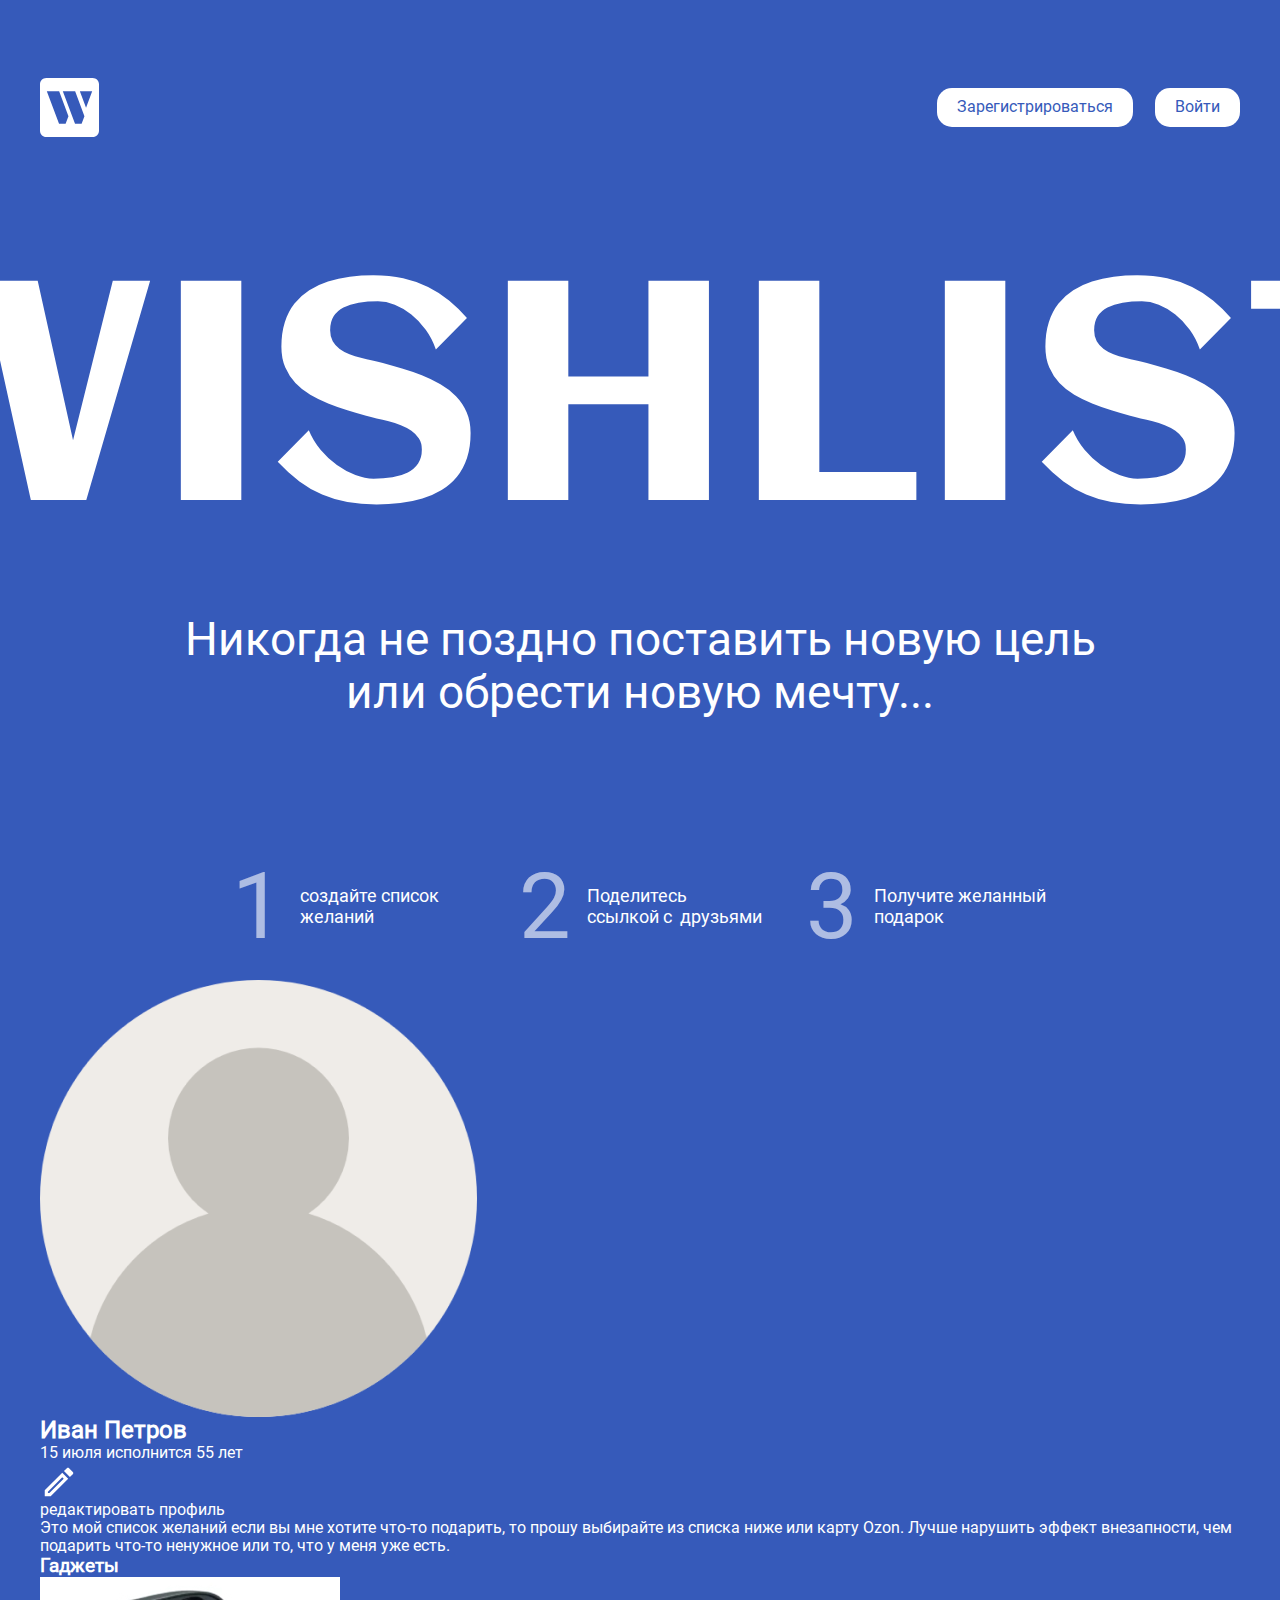
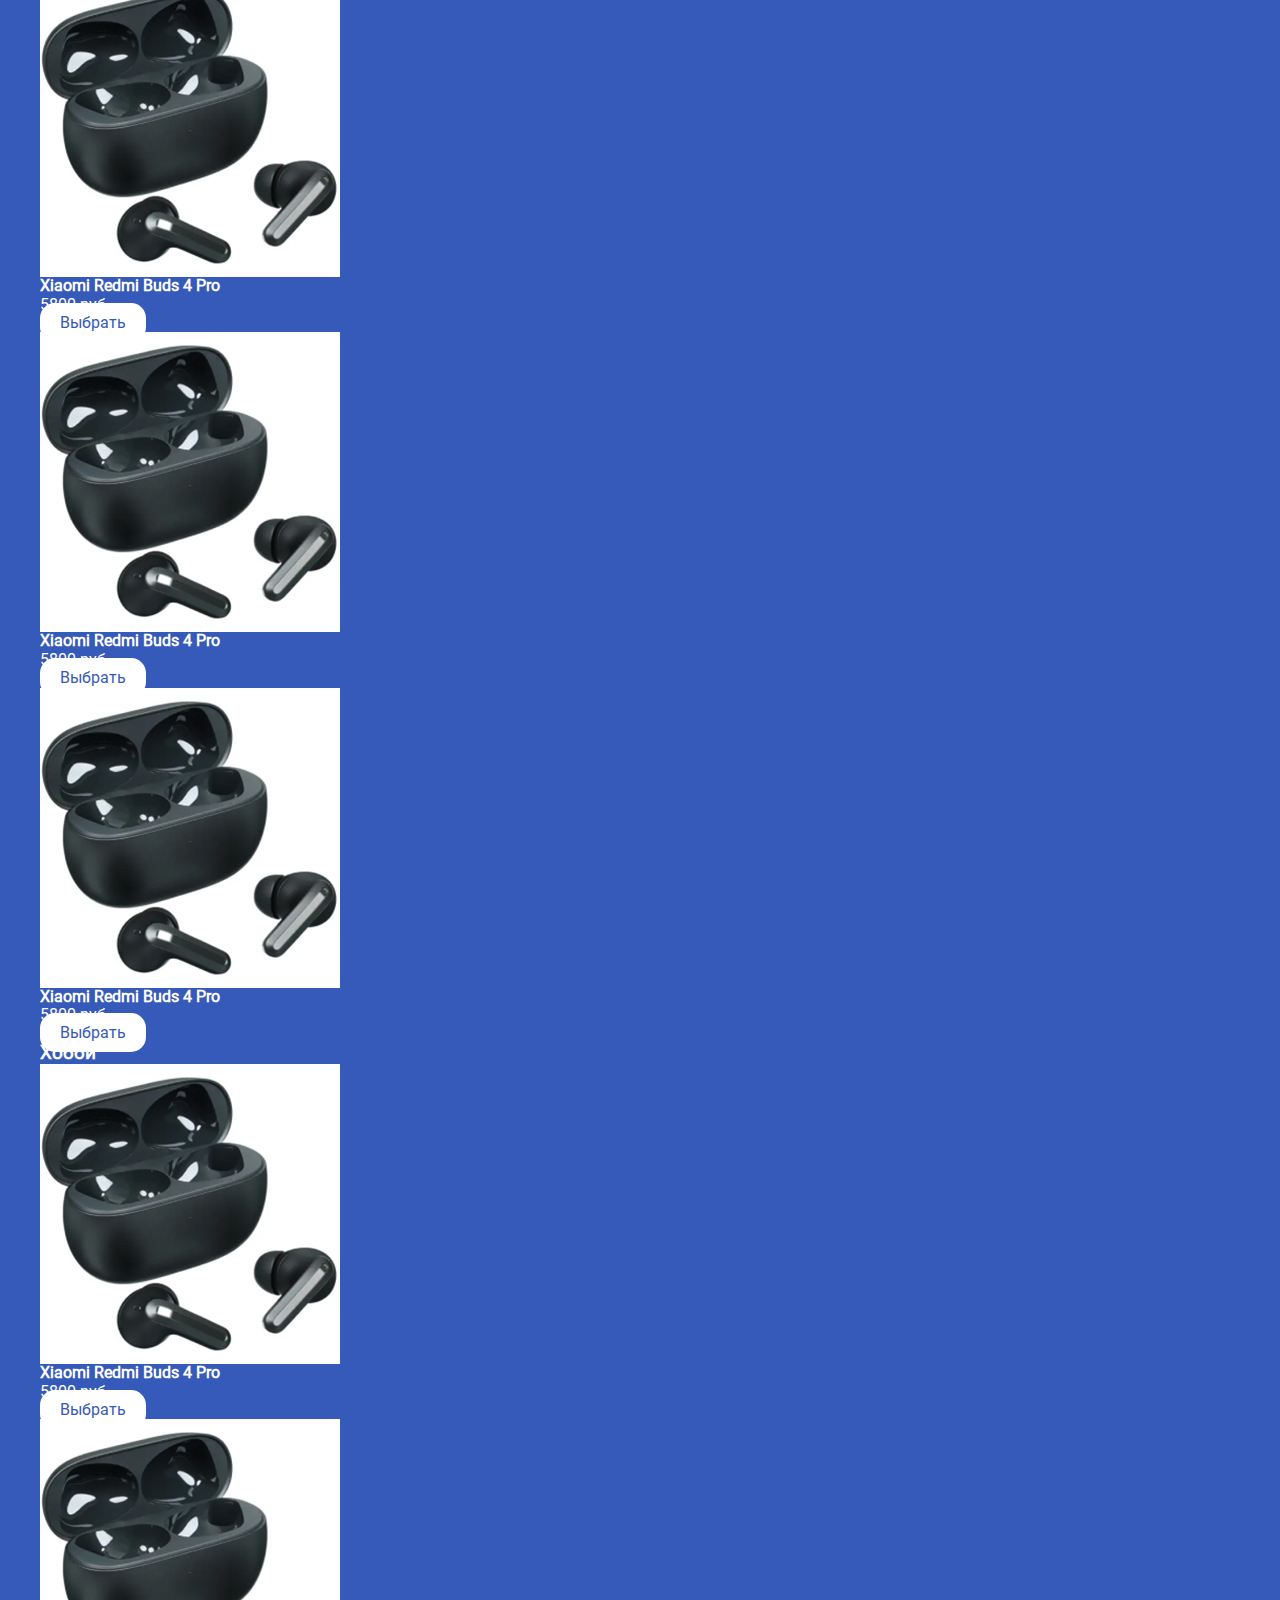
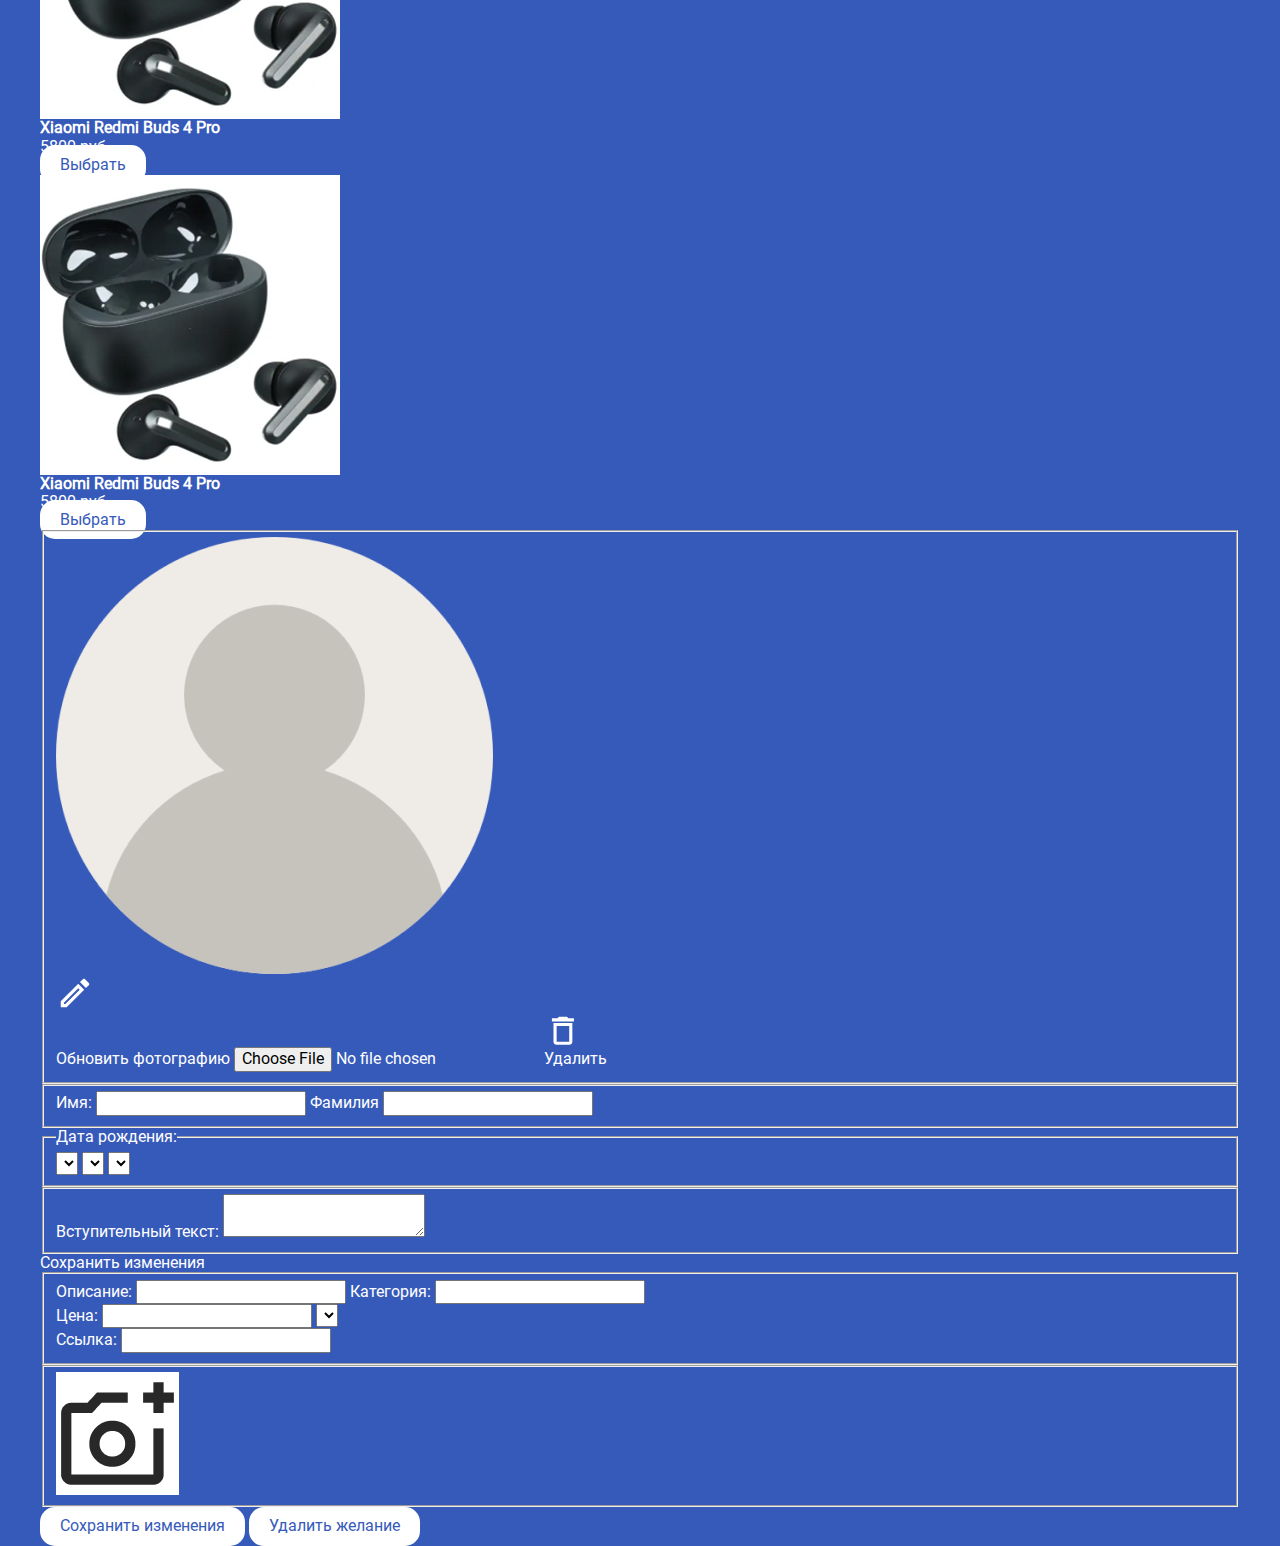
==== index.html @ db56a940 "begin project" ====
<!DOCTYPE html>
<html lang="ru">
	<head>
		<meta charset="UTF-8" />
		<meta http-equiv="X-UA-Compatible" content="IE=edge" />
		<meta name="viewport" content="width=device-width, initial-scale=1.0" />
		<title>WishList - список моих желаний!</title>
		<link rel="stylesheet" href="style/index.css" />
	</head>
	<body class="body">
		<header class="header">
			<div class="container header__container">
				<img
					src="img/logotyp.svg"
					alt="логотип сервиса wishlist"
					class="header__logo"
				/>
				<nav class="nav header__nav">
					<button class="nav__btn btn">Зарегистрироваться</button>
					<button class="nav__btn btn">Войти</button>
				</nav>

				<button class="header__burger burger">
					<span class="burger__line"></span>
				</button>
			</div>
		</header>

		<main class="app">
			<section class="hero">
				<div class="container hero__container">
					<h1 class="hero__title">WishList</h1>
					<p class="hero__descr">
						Никогда не&nbsp;поздно поставить новую цель или обрести новую
						мечту...
					</p>
					<ol class="hero__steps steps">
						<li class="hero__steps-item">создайте список желаний</li>
						<li class="hero__steps-item">
							Поделитесь ссылкой с&nbsp; друзьями
						</li>
						<li class="hero__steps-item">Получите желанный подарок</li>
					</ol>
				</div>
			</section>

			<section class="wishlist">
				<div class="container wishlist__container">
					<div class="wishlist__profile profile">
						<img src="img/avatar.png" alt="аватар" class="profil__avatar" />
					</div>

					<div class="profile__content">
						<h2 class="profile__fullname">Иван Петров</h2>
						<p class="profile__birthday">15 июля исполнится 55 лет</p>
						<button class="profile__edit">
							<svg
								width="38"
								height="38"
								viewBox="0 0 38 38"
								fill="currentColor"
								xmlns="http://www.w3.org/2000/svg"
							>
								<path
									d="M4.75 33.25H10.6875L28.1992 15.7384L22.2617 9.80086L4.75 27.3125V33.25ZM7.91667 28.6267L22.2617 14.2817L23.7183 15.7384L9.37333 30.0834H7.91667V28.6267ZM29.0858 5.20919C28.9394 5.06241 28.7654 4.94596 28.5738 4.86651C28.3823 4.78705 28.177 4.74615 27.9696 4.74615C27.7622 4.74615 27.5569 4.78705 27.3653 4.86651C27.1738 4.94596 26.9998 5.06241 26.8533 5.20919L23.9558 8.10669L29.8933 14.0442L32.7908 11.1467C32.9376 11.0002 33.0541 10.8262 33.1335 10.6347C33.213 10.4431 33.2539 10.2378 33.2539 10.0304C33.2539 9.82307 33.213 9.61774 33.1335 9.4262C33.0541 9.23466 32.9376 9.06067 32.7908 8.91419L29.0858 5.20919Z"
									fill="white"
								/>
							</svg>
							редактировать профиль
						</button>
					</div>
					<p class="wishlist__descr">
						Это мой список желаний если вы&nbsp;мне хотите что-то подарить,
						то&nbsp;прошу выбирайте из&nbsp;списка ниже или карту Ozon. Лучше
						нарушить эффект внезапности, чем подарить что-то ненужное
						или&nbsp;то, что у&nbsp;меня уже есть.
					</p>

					<ul class="wishlist__categories categories">
						<li class="categories__item">
							<h3 class="categiries__title">Гаджеты</h3>
							<ul class="wishlist--items">
								<li class="item">
									<img
										src="img/buds.jpg"
										alt="Xiaomi Redmi Buds 4 Pro "
										class="item__image"
										loading="lazy"
									/>
									<h4 class="item__title">Xiaomi Redmi Buds 4 Pro</h4>
									<p class="item__price">5800 руб.</p>
									<buttom class="item__btn btn btn_castlink">Выбрать</buttom>
								</li>
								<li class="item">
									<img
										src="img/buds.jpg"
										alt="Xiaomi Redmi Buds 4 Pro "
										class="item__image"
										loading="lazy"
									/>
									<h4 class="item__title">Xiaomi Redmi Buds 4 Pro</h4>
									<p class="item__price">5800 руб.</p>
									<buttom class="item__btn btn btn_castlink">Выбрать</buttom>
								</li>
								<li class="item">
									<img
										src="img/buds.jpg"
										alt="Xiaomi Redmi Buds 4 Pro "
										class="item__image"
										loading="lazy"
									/>
									<h4 class="item__title">Xiaomi Redmi Buds 4 Pro</h4>
									<p class="item__price">5800 руб.</p>
									<buttom class="item__btn btn btn_castlink">Выбрать</buttom>
								</li>
							</ul>
						</li>
						<li class="categories__item">
							<h3 class="categiries__title">Хобби</h3>
							<ul class="wishlist--items">
								<li class="item">
									<img
										src="img/buds.jpg"
										alt="Xiaomi Redmi Buds 4 Pro "
										class="item__image"
										loading="lazy"
									/>
									<h4 class="item__title">Xiaomi Redmi Buds 4 Pro</h4>
									<p class="item__price">5800 руб.</p>
									<buttom class="item__btn btn btn_castlink">Выбрать</buttom>
								</li>
								<li class="item">
									<img
										src="img/buds.jpg"
										alt="Xiaomi Redmi Buds 4 Pro "
										class="item__image"
										loading="lazy"
									/>
									<h4 class="item__title">Xiaomi Redmi Buds 4 Pro</h4>
									<p class="item__price">5800 руб.</p>
									<buttom class="item__btn btn btn_castlink">Выбрать</buttom>
								</li>
								<li class="item">
									<img
										src="img/buds.jpg"
										alt="Xiaomi Redmi Buds 4 Pro "
										class="item__image"
										loading="lazy"
									/>
									<h4 class="item__title">Xiaomi Redmi Buds 4 Pro</h4>
									<p class="item__price">5800 руб.</p>
									<buttom class="item__btn btn btn_castlink">Выбрать</buttom>
								</li>
							</ul>
						</li>
					</ul>
				</div>
			</section>

			<section class="edit edit_profil">
				<div class="container">
					<form class="edit__form">
						<fieldset class="edit__avatar">
							<img
								src="img/avatar.png"
								alt=""
								class="edit__avatar-image"
								loading="lazy"
							/>
							<div class="edit__avatar-load">
								<label for="avatar-load" class="edit__label-avatar">
									<svg
										width="38"
										height="38"
										viewBox="0 0 38 38"
										fill="currentColor"
										xmlns="http://www.w3.org/2000/svg"
									>
										<path
											d="M4.75 33.25H10.6875L28.1992 15.7384L22.2617 9.80086L4.75 27.3125V33.25ZM7.91667 28.6267L22.2617 14.2817L23.7183 15.7384L9.37333 30.0834H7.91667V28.6267ZM29.0858 5.20919C28.9394 5.06241 28.7654 4.94596 28.5738 4.86651C28.3823 4.78705 28.177 4.74615 27.9696 4.74615C27.7622 4.74615 27.5569 4.78705 27.3653 4.86651C27.1738 4.94596 26.9998 5.06241 26.8533 5.20919L23.9558 8.10669L29.8933 14.0442L32.7908 11.1467C32.9376 11.0002 33.0541 10.8262 33.1335 10.6347C33.213 10.4431 33.2539 10.2378 33.2539 10.0304C33.2539 9.82307 33.213 9.61774 33.1335 9.4262C33.0541 9.23466 32.9376 9.06067 32.7908 8.91419L29.0858 5.20919Z"
											fill="white"
										/>
									</svg>
									Обновить фотографию
								</label>
								<input
									type="file"
									class="edit__input-file edit__input-file_avatar"
									accept="image/jpeg, image/png"
								/>
								<button class="edit__avatar-delete">
									<svg
										width="38"
										height="38"
										viewBox="0 0 38 38"
										fill="currentColor"
										xmlns="http://www.w3.org/2000/svg"
									>
										<path
											d="M9.48842 29.6389C9.48842 31.35 10.9027 32.75 12.6313 32.75H25.2027C26.9313 32.75 28.3456 31.35 28.3456 29.6389V10.9722H9.48842V29.6389ZM12.6313 14.0833H25.2027V29.6389H12.6313V14.0833ZM24.417 6.30556L22.8456 4.75H14.9884L13.417 6.30556H7.91699V9.41667H29.917V6.30556H24.417Z"
											fill="white"
										/>
									</svg>
									Удалить
								</button>
							</div>
						</fieldset>

						<fieldset class="edit__name">
							<label class="edite__label">
								<span class="edit__label-text">Имя:</span>
								<input type="text" class="input" name="name" />
							</label>

							<label class="edite__label">
								<span class="edit__label-text">Фамилия</span>
								<input type="text" class="input" name="surname" />
							</label>
						</fieldset>

						<fieldset class="edit__birthdate">
							<legend class="edit__label">Дата рождения:</legend>

							<label class="edite__label">
								<select name="day" id="" class="edit__select"></select>
							</label>

							<label class="edite__label">
								<select name="moth" id="" class="edit__select"></select>
							</label>

							<label class="edite__label">
								<select name="year" id="" class="edit__select"></select>
							</label>
						</fieldset>

						<fieldset class="edit__description">
							<label class="edite__label" for="discription"
								>Вступительный текст:
							</label>
							<textarea
								name="discription"
								id=""
								class="edit__discription-input"
							></textarea>
						</fieldset>
						<button class="button__edit__submint-btn">
							Сохранить изменения
						</button>
					</form>
				</div>
			</section>

			<section class="edit edit_wish">
				<div class="container">
					<form action="" class="edit__form edit__form-wish">
						<fieldset class="edit__wish">
							<label class="edite__label">
								<span class="edit__label-text">Описание:</span>
								<input type="text" class="input" name="title" />
							</label>

							<label class="edite__label">
								<span class="edit__label-text">Категория:</span>
								<input type="text" class="input" name="category" />
							</label>

							<div class="edit__wish-price">
								<label class="edite__label">
									<span class="edit__label-text">Цена:</span>
									<input type="text" class="input" name="price" />
								</label>
								<label class="edit__label-select">
									<select
										name=""
										id=""
										class="edit__select edit__select_currency"
									></select>
								</label>
							</div>

							<label class="edite__label">
								<span class="edit__label-text">Ссылка:</span>
								<input type="text" class="input" name="link" />
							</label>
						</fieldset>

						<fieldset class="edit__wish-photo">
							<label class="edit__label-photo">
								<img src="img/no-photo.jpg" class="edit__wish-image" />
							</label>
						</fieldset>

						<button class="btn edit__submit-btn">Сохранить изменения</button>
						<button class="btn edit__delete-btn">Удалить желание</button>
					</form>
				</div>
			</section>

			<div class="modal"></div>
		</main>
	</body>
</html>
---- style/index.css ----
@import "normalaiz.css";
@import "fonts.css";
@import "style.css";
@import "header.css";
@import "nav.css";
@import "burger.css";
@import "hero.css";
@import "steps.css";
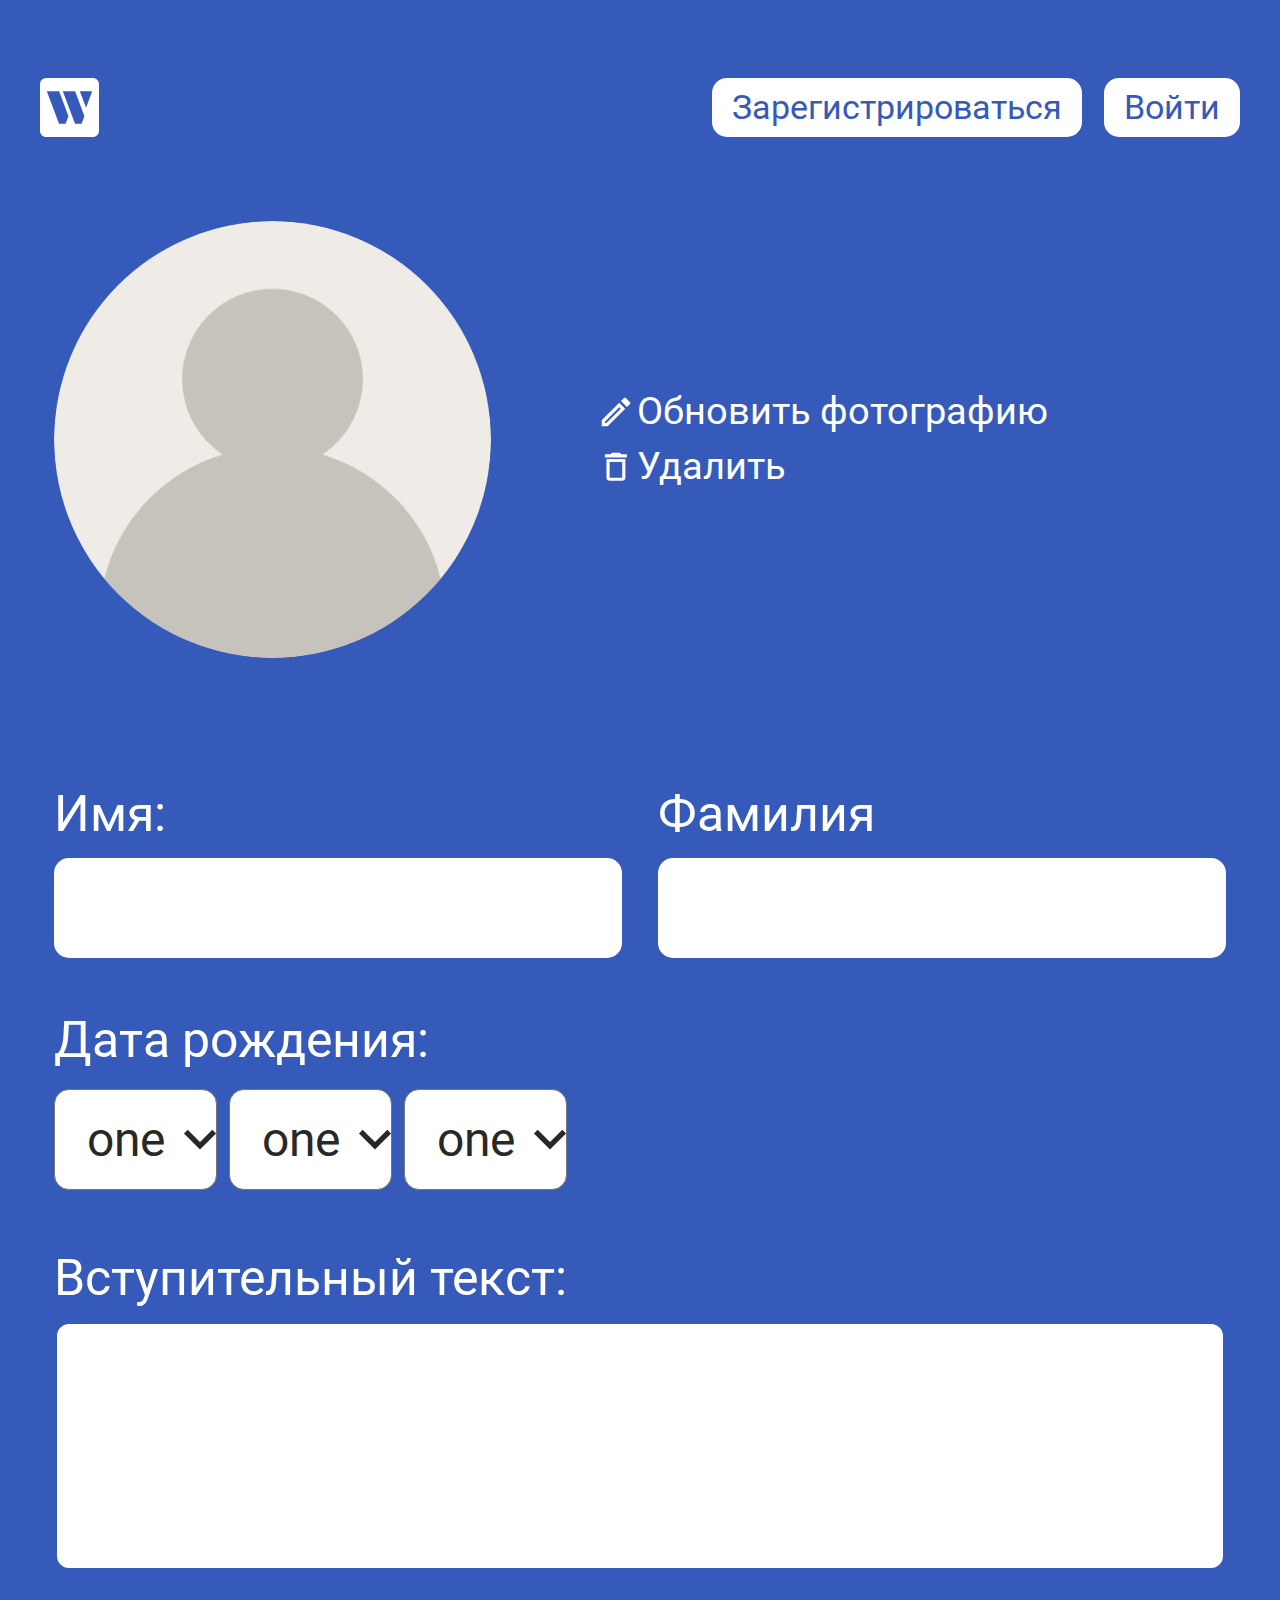
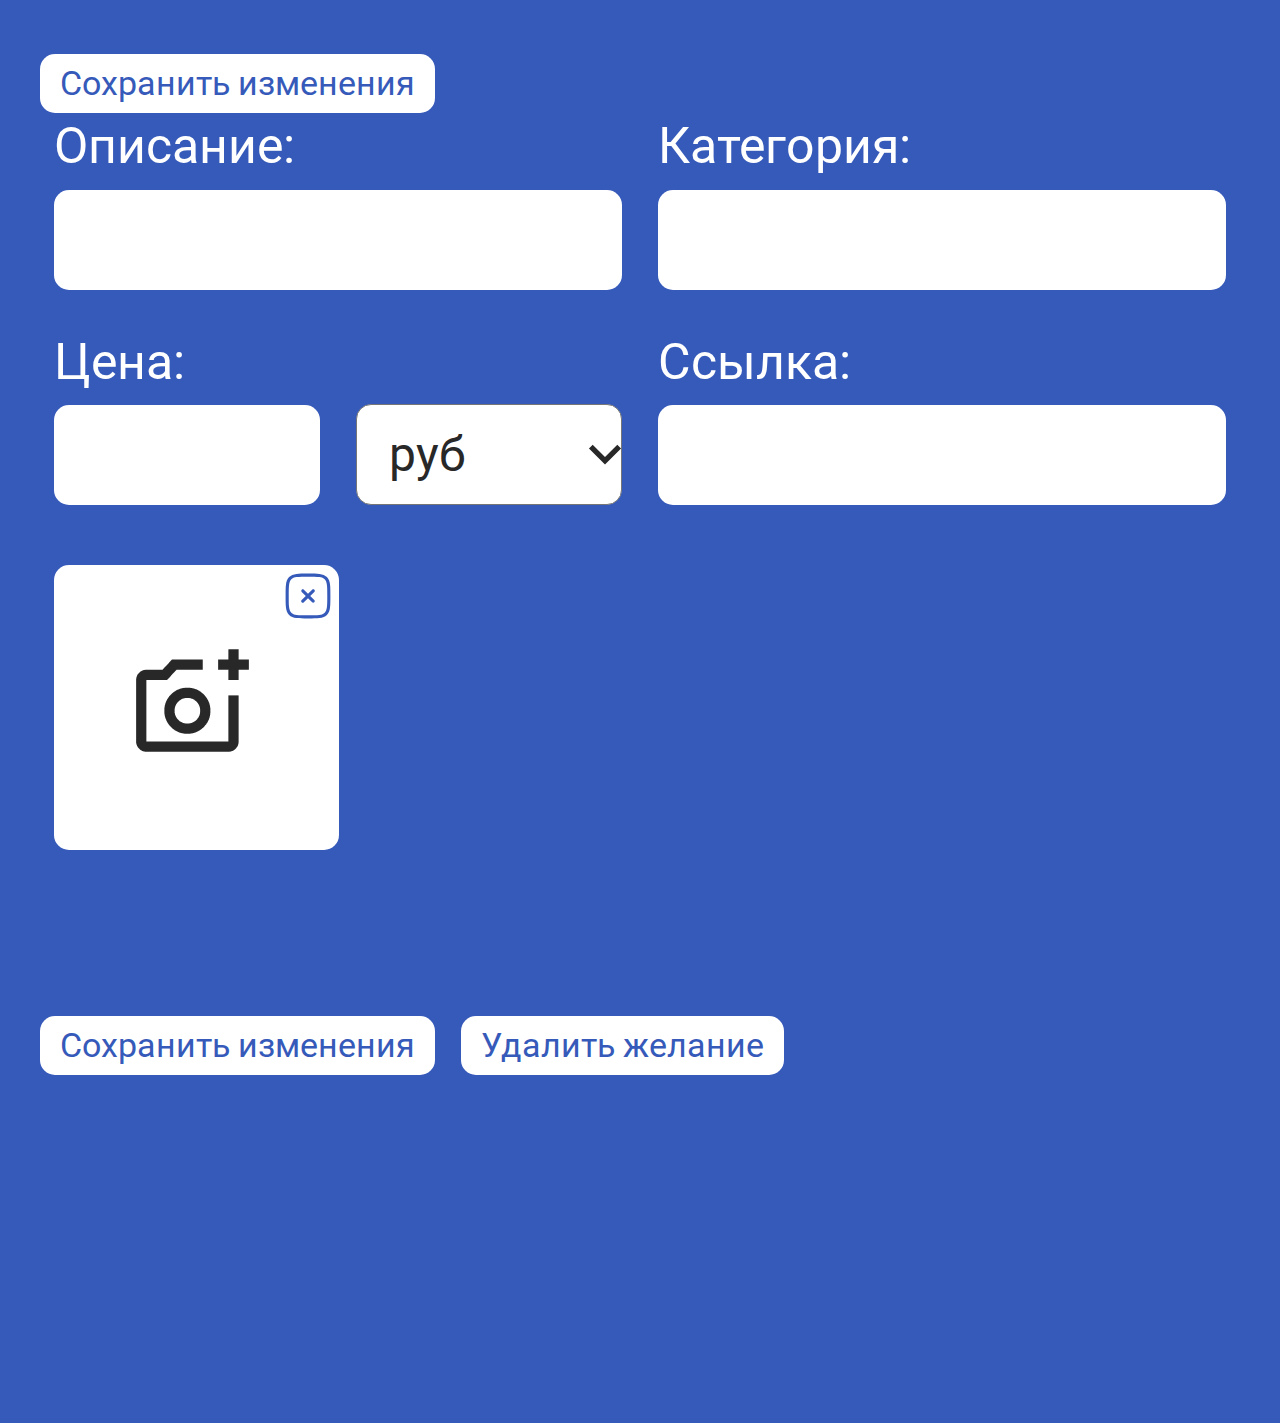
==== commit 5d7a23e2: "style saite" ====
--- a/index.html
+++ b/index.html
@@ -48,27 +48,28 @@
 				<div class="container wishlist__container">
 					<div class="wishlist__profile profile">
 						<img src="img/avatar.png" alt="аватар" class="profil__avatar" />
+						<div class="profile__content">
+							<h2 class="profile__fullname">Иван Петров</h2>
+							<p class="profile__birthday">15 июля исполнится 55 лет</p>
+							<button class="profile__edit">
+								<svg
+									class="profil__edit-icon"
+									width="38"
+									height="38"
+									viewBox="0 0 38 38"
+									fill="currentColor"
+									xmlns="http://www.w3.org/2000/svg"
+								>
+									<path
+										d="M4.75 33.25H10.6875L28.1992 15.7384L22.2617 9.80086L4.75 27.3125V33.25ZM7.91667 28.6267L22.2617 14.2817L23.7183 15.7384L9.37333 30.0834H7.91667V28.6267ZM29.0858 5.20919C28.9394 5.06241 28.7654 4.94596 28.5738 4.86651C28.3823 4.78705 28.177 4.74615 27.9696 4.74615C27.7622 4.74615 27.5569 4.78705 27.3653 4.86651C27.1738 4.94596 26.9998 5.06241 26.8533 5.20919L23.9558 8.10669L29.8933 14.0442L32.7908 11.1467C32.9376 11.0002 33.0541 10.8262 33.1335 10.6347C33.213 10.4431 33.2539 10.2378 33.2539 10.0304C33.2539 9.82307 33.213 9.61774 33.1335 9.4262C33.0541 9.23466 32.9376 9.06067 32.7908 8.91419L29.0858 5.20919Z"
+										fill="white"
+									/>
+								</svg>
+								редактировать профиль
+							</button>
+						</div>
 					</div>
 
-					<div class="profile__content">
-						<h2 class="profile__fullname">Иван Петров</h2>
-						<p class="profile__birthday">15 июля исполнится 55 лет</p>
-						<button class="profile__edit">
-							<svg
-								width="38"
-								height="38"
-								viewBox="0 0 38 38"
-								fill="currentColor"
-								xmlns="http://www.w3.org/2000/svg"
-							>
-								<path
-									d="M4.75 33.25H10.6875L28.1992 15.7384L22.2617 9.80086L4.75 27.3125V33.25ZM7.91667 28.6267L22.2617 14.2817L23.7183 15.7384L9.37333 30.0834H7.91667V28.6267ZM29.0858 5.20919C28.9394 5.06241 28.7654 4.94596 28.5738 4.86651C28.3823 4.78705 28.177 4.74615 27.9696 4.74615C27.7622 4.74615 27.5569 4.78705 27.3653 4.86651C27.1738 4.94596 26.9998 5.06241 26.8533 5.20919L23.9558 8.10669L29.8933 14.0442L32.7908 11.1467C32.9376 11.0002 33.0541 10.8262 33.1335 10.6347C33.213 10.4431 33.2539 10.2378 33.2539 10.0304C33.2539 9.82307 33.213 9.61774 33.1335 9.4262C33.0541 9.23466 32.9376 9.06067 32.7908 8.91419L29.0858 5.20919Z"
-									fill="white"
-								/>
-							</svg>
-							редактировать профиль
-						</button>
-					</div>
 					<p class="wishlist__descr">
 						Это мой список желаний если вы&nbsp;мне хотите что-то подарить,
 						то&nbsp;прошу выбирайте из&nbsp;списка ниже или карту Ozon. Лучше
@@ -78,7 +79,7 @@
 
 					<ul class="wishlist__categories categories">
 						<li class="categories__item">
-							<h3 class="categiries__title">Гаджеты</h3>
+							<h3 class="categories__title">Гаджеты</h3>
 							<ul class="wishlist--items">
 								<li class="item">
 									<img
@@ -116,7 +117,7 @@
 							</ul>
 						</li>
 						<li class="categories__item">
-							<h3 class="categiries__title">Хобби</h3>
+							<h3 class="categories__title">Хобби</h3>
 							<ul class="wishlist--items">
 								<li class="item">
 									<img
@@ -170,6 +171,7 @@
 							<div class="edit__avatar-load">
 								<label for="avatar-load" class="edit__label-avatar">
 									<svg
+										class="edit__label-avatar-icon"
 										width="38"
 										height="38"
 										viewBox="0 0 38 38"
@@ -209,33 +211,42 @@
 						<fieldset class="edit__name">
 							<label class="edite__label">
 								<span class="edit__label-text">Имя:</span>
-								<input type="text" class="input" name="name" />
+								<input type="text" class="edit__input" name="name" />
 							</label>
 
 							<label class="edite__label">
 								<span class="edit__label-text">Фамилия</span>
-								<input type="text" class="input" name="surname" />
+								<input type="text" class="edit__input" name="surname" />
 							</label>
 						</fieldset>
 
 						<fieldset class="edit__birthdate">
-							<legend class="edit__label">Дата рождения:</legend>
-
-							<label class="edite__label">
-								<select name="day" id="" class="edit__select"></select>
-							</label>
-
-							<label class="edite__label">
-								<select name="moth" id="" class="edit__select"></select>
-							</label>
-
-							<label class="edite__label">
-								<select name="year" id="" class="edit__select"></select>
+							<legend class="edit__label-text">Дата рождения:</legend>
+
+							<label class="edite__label edite__label_select">
+								<select name="day" id="" class="edit__select">
+									<option value="#">one</option>
+									<option value="#">two</option>
+								</select>
+							</label>
+
+							<label class="edite__label edite__label_select">
+								<select name="moth" id="" class="edit__select">
+									<option value="#">one</option>
+									<option value="#">two</option>
+								</select>
+							</label>
+
+							<label class="edite__label edite__label_select">
+								<select name="year" id="" class="edit__select">
+									<option value="#">one</option>
+									<option value="#">two</option>
+								</select>
 							</label>
 						</fieldset>
 
 						<fieldset class="edit__description">
-							<label class="edite__label" for="discription"
+							<label class="edit__label-text" for="discription"
 								>Вступительный текст:
 							</label>
 							<textarea
@@ -244,7 +255,7 @@
 								class="edit__discription-input"
 							></textarea>
 						</fieldset>
-						<button class="button__edit__submint-btn">
+						<button class="button__edit__submint-btn btn">
 							Сохранить изменения
 						</button>
 					</form>
@@ -253,41 +264,68 @@
 
 			<section class="edit edit_wish">
 				<div class="container">
-					<form action="" class="edit__form edit__form-wish">
+					<form action="" class="edit__form edit_wish">
 						<fieldset class="edit__wish">
 							<label class="edite__label">
 								<span class="edit__label-text">Описание:</span>
-								<input type="text" class="input" name="title" />
+								<input type="text" class="edit__input" name="title" />
 							</label>
 
 							<label class="edite__label">
 								<span class="edit__label-text">Категория:</span>
-								<input type="text" class="input" name="category" />
-							</label>
-
-							<div class="edit__wish-price">
-								<label class="edite__label">
+								<input type="text" class="edit__input" name="category" />
+							</label>
+
+							<div class="edite__label edit__wish-price">
+								<label class="edite__label edite__label_price">
 									<span class="edit__label-text">Цена:</span>
-									<input type="text" class="input" name="price" />
+									<input type="text" class="edit__input" name="price" />
 								</label>
-								<label class="edit__label-select">
+								<label class="edite__label_select edite__label_price">
 									<select
 										name=""
 										id=""
 										class="edit__select edit__select_currency"
-									></select>
+									>
+										<option value="rub">руб</option>
+									</select>
 								</label>
 							</div>
 
 							<label class="edite__label">
 								<span class="edit__label-text">Ссылка:</span>
-								<input type="text" class="input" name="link" />
+								<input type="text" class="edit__input" name="link" />
 							</label>
 						</fieldset>
 
 						<fieldset class="edit__wish-photo">
 							<label class="edit__label-photo">
 								<img src="img/no-photo.jpg" class="edit__wish-image" />
+								<input
+									type="file"
+									class="edit__input-file edit__input-file_wish"
+									accept="image/jpeg, ,image/png"
+								/>
+								<button class="edit__wish-delete">
+									<svg
+										width="46"
+										height="46"
+										viewBox="0 0 46 46"
+										fill="none"
+										xmlns="http://www.w3.org/2000/svg"
+									>
+										<path
+											d="M18.8961 16.6875C18.5999 16.4115 18.2081 16.2612 17.8033 16.2684C17.3985 16.2755 17.0123 16.4395 16.726 16.7258C16.4398 17.0121 16.2758 17.3983 16.2686 17.8031C16.2615 18.2079 16.4117 18.5996 16.6877 18.8958L20.7919 23L16.6877 27.1042C16.5342 27.2472 16.4111 27.4197 16.3257 27.6114C16.2403 27.803 16.1944 28.0099 16.1907 28.2197C16.187 28.4295 16.2256 28.6379 16.3042 28.8325C16.3827 29.027 16.4997 29.2038 16.6481 29.3522C16.7964 29.5005 16.9732 29.6175 17.1677 29.6961C17.3623 29.7747 17.5707 29.8133 17.7805 29.8096C17.9903 29.8059 18.1972 29.7599 18.3889 29.6745C18.5805 29.5891 18.753 29.466 18.8961 29.3125L23.0002 25.2083L27.1044 29.3125C27.4006 29.5885 27.7924 29.7388 28.1972 29.7316C28.602 29.7245 28.9882 29.5605 29.2745 29.2742C29.5607 28.9879 29.7247 28.6017 29.7319 28.1969C29.739 27.7921 29.5887 27.4004 29.3127 27.1042L25.2086 23L29.3127 18.8958C29.4663 18.7528 29.5894 18.5803 29.6748 18.3886C29.7602 18.197 29.8061 17.99 29.8098 17.7802C29.8135 17.5705 29.7749 17.3621 29.6963 17.1675C29.6177 16.9729 29.5008 16.7962 29.3524 16.6478C29.204 16.4995 29.0273 16.3825 28.8327 16.3039C28.6382 16.2253 28.4298 16.1867 28.22 16.1904C28.0102 16.1941 27.8033 16.2401 27.6116 16.3255C27.42 16.4109 27.2475 16.534 27.1044 16.6875L23.0002 20.7917L18.8961 16.6875Z"
+											fill="#365ABA"
+										/>
+										<path
+											fill-rule="evenodd"
+											clip-rule="evenodd"
+											d="M23.1191 0.604187H22.8816C18.0712 0.604187 14.3024 0.604187 11.3607 1.00002C8.35241 1.40419 5.97741 2.25002 4.11283 4.11252C2.24824 5.9771 1.40449 8.3521 1.00033 11.3625C0.604492 14.3021 0.604492 18.0709 0.604492 22.8813V23.1188C0.604492 27.9292 0.604492 31.6979 1.00033 34.6396C1.40449 37.6479 2.25033 40.0229 4.11283 41.8875C5.97741 43.7521 8.35241 44.5959 11.3628 45C14.3024 45.3959 18.0712 45.3959 22.8816 45.3959H23.1191C27.9295 45.3959 31.6982 45.3959 34.6399 45C37.6482 44.5959 40.0232 43.75 41.8878 41.8875C43.7524 40.0229 44.5962 37.6479 45.0003 34.6375C45.3962 31.6979 45.3962 27.9292 45.3962 23.1188V22.8813C45.3962 18.0709 45.3962 14.3021 45.0003 11.3604C44.5962 8.3521 43.7503 5.9771 41.8878 4.11252C40.0232 2.24794 37.6482 1.40419 34.6378 1.00002C31.6982 0.604187 27.9295 0.604187 23.1191 0.604187ZM6.32324 6.32294C7.51074 5.13544 9.11491 4.45419 11.7795 4.09585C14.4878 3.73335 18.0462 3.72919 23.0003 3.72919C27.9545 3.72919 31.5128 3.73335 34.2212 4.09585C36.8857 4.45419 38.492 5.13752 39.6795 6.32294C40.8649 7.51044 41.5462 9.1146 41.9045 11.7792C42.267 14.4875 42.2712 18.0459 42.2712 23C42.2712 27.9542 42.267 31.5125 41.9045 34.2209C41.5462 36.8854 40.8628 38.4917 39.6774 39.6792C38.4899 40.8646 36.8857 41.5459 34.2212 41.9042C31.5128 42.2667 27.9545 42.2709 23.0003 42.2709C18.0462 42.2709 14.4878 42.2667 11.7795 41.9042C9.11491 41.5459 7.50866 40.8625 6.32116 39.6771C5.13574 38.4896 4.45449 36.8854 4.09616 34.2209C3.73366 31.5125 3.72949 27.9542 3.72949 23C3.72949 18.0459 3.73366 14.4875 4.09616 11.7792C4.45449 9.1146 5.13783 7.51044 6.32324 6.32294Z"
+											fill="#365ABA"
+										/>
+									</svg>
+								</button>
 							</label>
 						</fieldset>
 
--- a/style/index.css
+++ b/style/index.css
@@ -6,3 +6,8 @@
 @import "burger.css";
 @import "hero.css";
 @import "steps.css";
+@import "wishlist.css";
+@import "profile.css";
+@import "categories.css";
+@import "item.css";
+@import "edit.css";
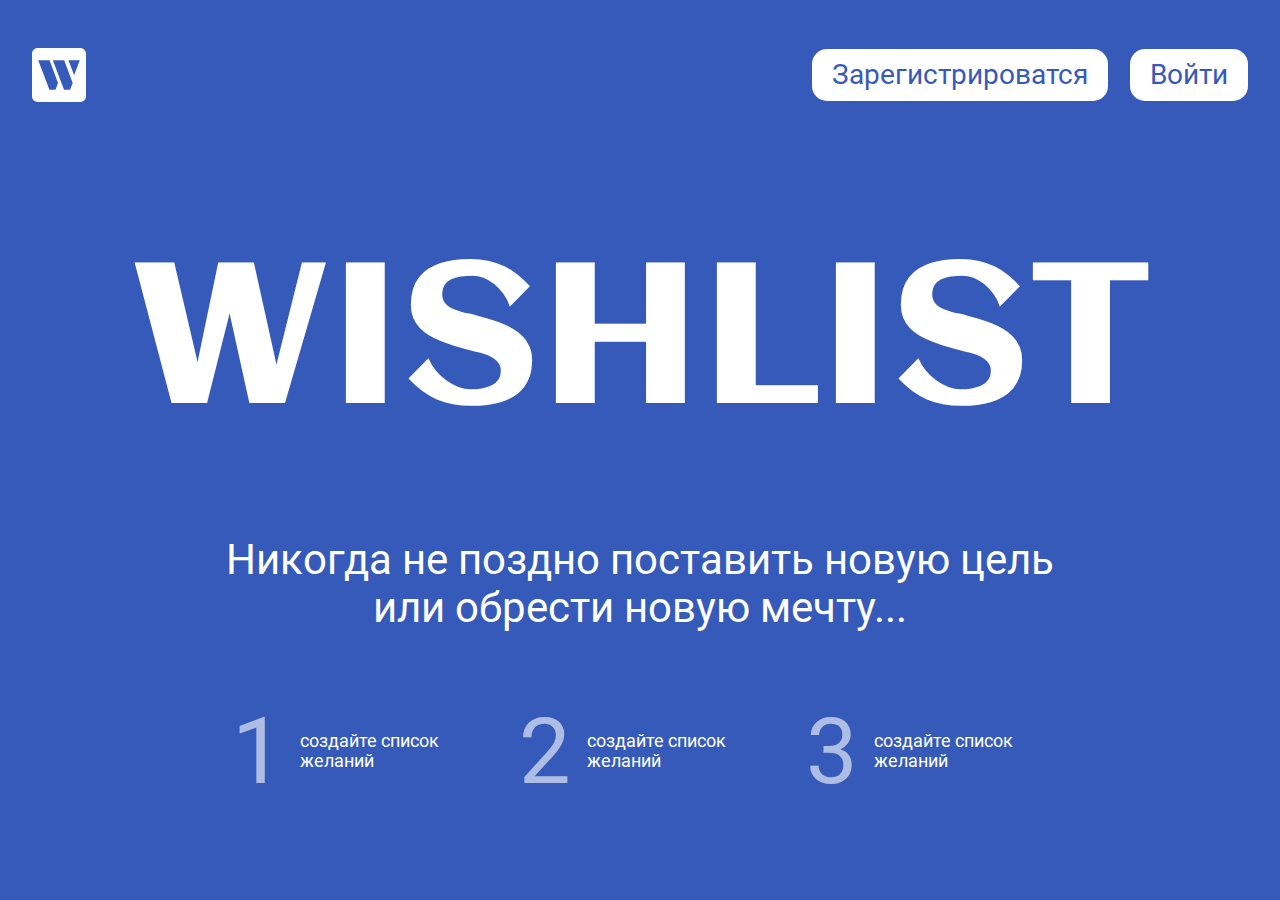
==== commit b4fee55e: "js render" ====
--- a/index.html
+++ b/index.html
@@ -6,335 +6,23 @@
 		<meta name="viewport" content="width=device-width, initial-scale=1.0" />
 		<title>WishList - список моих желаний!</title>
 		<link rel="stylesheet" href="style/index.css" />
+		<script src="scripts/index.js" type="module"></script>
 	</head>
 	<body class="body">
 		<header class="header">
 			<div class="container header__container">
-				<img
-					src="img/logotyp.svg"
-					alt="логотип сервиса wishlist"
-					class="header__logo"
-				/>
-				<nav class="nav header__nav">
-					<button class="nav__btn btn">Зарегистрироваться</button>
-					<button class="nav__btn btn">Войти</button>
-				</nav>
+				<a href="/" class="">
+					<img
+						src="img/logotyp.svg"
+						alt="логотип сервиса wishlist"
+						class="header__logo"
+				/></a>
 
-				<button class="header__burger burger">
-					<span class="burger__line"></span>
-				</button>
+				<nav class="nav header__nav"></nav>
 			</div>
 		</header>
 
 		<main class="app">
-			<section class="hero">
-				<div class="container hero__container">
-					<h1 class="hero__title">WishList</h1>
-					<p class="hero__descr">
-						Никогда не&nbsp;поздно поставить новую цель или обрести новую
-						мечту...
-					</p>
-					<ol class="hero__steps steps">
-						<li class="hero__steps-item">создайте список желаний</li>
-						<li class="hero__steps-item">
-							Поделитесь ссылкой с&nbsp; друзьями
-						</li>
-						<li class="hero__steps-item">Получите желанный подарок</li>
-					</ol>
-				</div>
-			</section>
-
-			<section class="wishlist">
-				<div class="container wishlist__container">
-					<div class="wishlist__profile profile">
-						<img src="img/avatar.png" alt="аватар" class="profil__avatar" />
-						<div class="profile__content">
-							<h2 class="profile__fullname">Иван Петров</h2>
-							<p class="profile__birthday">15 июля исполнится 55 лет</p>
-							<button class="profile__edit">
-								<svg
-									class="profil__edit-icon"
-									width="38"
-									height="38"
-									viewBox="0 0 38 38"
-									fill="currentColor"
-									xmlns="http://www.w3.org/2000/svg"
-								>
-									<path
-										d="M4.75 33.25H10.6875L28.1992 15.7384L22.2617 9.80086L4.75 27.3125V33.25ZM7.91667 28.6267L22.2617 14.2817L23.7183 15.7384L9.37333 30.0834H7.91667V28.6267ZM29.0858 5.20919C28.9394 5.06241 28.7654 4.94596 28.5738 4.86651C28.3823 4.78705 28.177 4.74615 27.9696 4.74615C27.7622 4.74615 27.5569 4.78705 27.3653 4.86651C27.1738 4.94596 26.9998 5.06241 26.8533 5.20919L23.9558 8.10669L29.8933 14.0442L32.7908 11.1467C32.9376 11.0002 33.0541 10.8262 33.1335 10.6347C33.213 10.4431 33.2539 10.2378 33.2539 10.0304C33.2539 9.82307 33.213 9.61774 33.1335 9.4262C33.0541 9.23466 32.9376 9.06067 32.7908 8.91419L29.0858 5.20919Z"
-										fill="white"
-									/>
-								</svg>
-								редактировать профиль
-							</button>
-						</div>
-					</div>
-
-					<p class="wishlist__descr">
-						Это мой список желаний если вы&nbsp;мне хотите что-то подарить,
-						то&nbsp;прошу выбирайте из&nbsp;списка ниже или карту Ozon. Лучше
-						нарушить эффект внезапности, чем подарить что-то ненужное
-						или&nbsp;то, что у&nbsp;меня уже есть.
-					</p>
-
-					<ul class="wishlist__categories categories">
-						<li class="categories__item">
-							<h3 class="categories__title">Гаджеты</h3>
-							<ul class="wishlist--items">
-								<li class="item">
-									<img
-										src="img/buds.jpg"
-										alt="Xiaomi Redmi Buds 4 Pro "
-										class="item__image"
-										loading="lazy"
-									/>
-									<h4 class="item__title">Xiaomi Redmi Buds 4 Pro</h4>
-									<p class="item__price">5800 руб.</p>
-									<buttom class="item__btn btn btn_castlink">Выбрать</buttom>
-								</li>
-								<li class="item">
-									<img
-										src="img/buds.jpg"
-										alt="Xiaomi Redmi Buds 4 Pro "
-										class="item__image"
-										loading="lazy"
-									/>
-									<h4 class="item__title">Xiaomi Redmi Buds 4 Pro</h4>
-									<p class="item__price">5800 руб.</p>
-									<buttom class="item__btn btn btn_castlink">Выбрать</buttom>
-								</li>
-								<li class="item">
-									<img
-										src="img/buds.jpg"
-										alt="Xiaomi Redmi Buds 4 Pro "
-										class="item__image"
-										loading="lazy"
-									/>
-									<h4 class="item__title">Xiaomi Redmi Buds 4 Pro</h4>
-									<p class="item__price">5800 руб.</p>
-									<buttom class="item__btn btn btn_castlink">Выбрать</buttom>
-								</li>
-							</ul>
-						</li>
-						<li class="categories__item">
-							<h3 class="categories__title">Хобби</h3>
-							<ul class="wishlist--items">
-								<li class="item">
-									<img
-										src="img/buds.jpg"
-										alt="Xiaomi Redmi Buds 4 Pro "
-										class="item__image"
-										loading="lazy"
-									/>
-									<h4 class="item__title">Xiaomi Redmi Buds 4 Pro</h4>
-									<p class="item__price">5800 руб.</p>
-									<buttom class="item__btn btn btn_castlink">Выбрать</buttom>
-								</li>
-								<li class="item">
-									<img
-										src="img/buds.jpg"
-										alt="Xiaomi Redmi Buds 4 Pro "
-										class="item__image"
-										loading="lazy"
-									/>
-									<h4 class="item__title">Xiaomi Redmi Buds 4 Pro</h4>
-									<p class="item__price">5800 руб.</p>
-									<buttom class="item__btn btn btn_castlink">Выбрать</buttom>
-								</li>
-								<li class="item">
-									<img
-										src="img/buds.jpg"
-										alt="Xiaomi Redmi Buds 4 Pro "
-										class="item__image"
-										loading="lazy"
-									/>
-									<h4 class="item__title">Xiaomi Redmi Buds 4 Pro</h4>
-									<p class="item__price">5800 руб.</p>
-									<buttom class="item__btn btn btn_castlink">Выбрать</buttom>
-								</li>
-							</ul>
-						</li>
-					</ul>
-				</div>
-			</section>
-
-			<section class="edit edit_profil">
-				<div class="container">
-					<form class="edit__form">
-						<fieldset class="edit__avatar">
-							<img
-								src="img/avatar.png"
-								alt=""
-								class="edit__avatar-image"
-								loading="lazy"
-							/>
-							<div class="edit__avatar-load">
-								<label for="avatar-load" class="edit__label-avatar">
-									<svg
-										class="edit__label-avatar-icon"
-										width="38"
-										height="38"
-										viewBox="0 0 38 38"
-										fill="currentColor"
-										xmlns="http://www.w3.org/2000/svg"
-									>
-										<path
-											d="M4.75 33.25H10.6875L28.1992 15.7384L22.2617 9.80086L4.75 27.3125V33.25ZM7.91667 28.6267L22.2617 14.2817L23.7183 15.7384L9.37333 30.0834H7.91667V28.6267ZM29.0858 5.20919C28.9394 5.06241 28.7654 4.94596 28.5738 4.86651C28.3823 4.78705 28.177 4.74615 27.9696 4.74615C27.7622 4.74615 27.5569 4.78705 27.3653 4.86651C27.1738 4.94596 26.9998 5.06241 26.8533 5.20919L23.9558 8.10669L29.8933 14.0442L32.7908 11.1467C32.9376 11.0002 33.0541 10.8262 33.1335 10.6347C33.213 10.4431 33.2539 10.2378 33.2539 10.0304C33.2539 9.82307 33.213 9.61774 33.1335 9.4262C33.0541 9.23466 32.9376 9.06067 32.7908 8.91419L29.0858 5.20919Z"
-											fill="white"
-										/>
-									</svg>
-									Обновить фотографию
-								</label>
-								<input
-									type="file"
-									class="edit__input-file edit__input-file_avatar"
-									accept="image/jpeg, image/png"
-								/>
-								<button class="edit__avatar-delete">
-									<svg
-										width="38"
-										height="38"
-										viewBox="0 0 38 38"
-										fill="currentColor"
-										xmlns="http://www.w3.org/2000/svg"
-									>
-										<path
-											d="M9.48842 29.6389C9.48842 31.35 10.9027 32.75 12.6313 32.75H25.2027C26.9313 32.75 28.3456 31.35 28.3456 29.6389V10.9722H9.48842V29.6389ZM12.6313 14.0833H25.2027V29.6389H12.6313V14.0833ZM24.417 6.30556L22.8456 4.75H14.9884L13.417 6.30556H7.91699V9.41667H29.917V6.30556H24.417Z"
-											fill="white"
-										/>
-									</svg>
-									Удалить
-								</button>
-							</div>
-						</fieldset>
-
-						<fieldset class="edit__name">
-							<label class="edite__label">
-								<span class="edit__label-text">Имя:</span>
-								<input type="text" class="edit__input" name="name" />
-							</label>
-
-							<label class="edite__label">
-								<span class="edit__label-text">Фамилия</span>
-								<input type="text" class="edit__input" name="surname" />
-							</label>
-						</fieldset>
-
-						<fieldset class="edit__birthdate">
-							<legend class="edit__label-text">Дата рождения:</legend>
-
-							<label class="edite__label edite__label_select">
-								<select name="day" id="" class="edit__select">
-									<option value="#">one</option>
-									<option value="#">two</option>
-								</select>
-							</label>
-
-							<label class="edite__label edite__label_select">
-								<select name="moth" id="" class="edit__select">
-									<option value="#">one</option>
-									<option value="#">two</option>
-								</select>
-							</label>
-
-							<label class="edite__label edite__label_select">
-								<select name="year" id="" class="edit__select">
-									<option value="#">one</option>
-									<option value="#">two</option>
-								</select>
-							</label>
-						</fieldset>
-
-						<fieldset class="edit__description">
-							<label class="edit__label-text" for="discription"
-								>Вступительный текст:
-							</label>
-							<textarea
-								name="discription"
-								id=""
-								class="edit__discription-input"
-							></textarea>
-						</fieldset>
-						<button class="button__edit__submint-btn btn">
-							Сохранить изменения
-						</button>
-					</form>
-				</div>
-			</section>
-
-			<section class="edit edit_wish">
-				<div class="container">
-					<form action="" class="edit__form edit_wish">
-						<fieldset class="edit__wish">
-							<label class="edite__label">
-								<span class="edit__label-text">Описание:</span>
-								<input type="text" class="edit__input" name="title" />
-							</label>
-
-							<label class="edite__label">
-								<span class="edit__label-text">Категория:</span>
-								<input type="text" class="edit__input" name="category" />
-							</label>
-
-							<div class="edite__label edit__wish-price">
-								<label class="edite__label edite__label_price">
-									<span class="edit__label-text">Цена:</span>
-									<input type="text" class="edit__input" name="price" />
-								</label>
-								<label class="edite__label_select edite__label_price">
-									<select
-										name=""
-										id=""
-										class="edit__select edit__select_currency"
-									>
-										<option value="rub">руб</option>
-									</select>
-								</label>
-							</div>
-
-							<label class="edite__label">
-								<span class="edit__label-text">Ссылка:</span>
-								<input type="text" class="edit__input" name="link" />
-							</label>
-						</fieldset>
-
-						<fieldset class="edit__wish-photo">
-							<label class="edit__label-photo">
-								<img src="img/no-photo.jpg" class="edit__wish-image" />
-								<input
-									type="file"
-									class="edit__input-file edit__input-file_wish"
-									accept="image/jpeg, ,image/png"
-								/>
-								<button class="edit__wish-delete">
-									<svg
-										width="46"
-										height="46"
-										viewBox="0 0 46 46"
-										fill="none"
-										xmlns="http://www.w3.org/2000/svg"
-									>
-										<path
-											d="M18.8961 16.6875C18.5999 16.4115 18.2081 16.2612 17.8033 16.2684C17.3985 16.2755 17.0123 16.4395 16.726 16.7258C16.4398 17.0121 16.2758 17.3983 16.2686 17.8031C16.2615 18.2079 16.4117 18.5996 16.6877 18.8958L20.7919 23L16.6877 27.1042C16.5342 27.2472 16.4111 27.4197 16.3257 27.6114C16.2403 27.803 16.1944 28.0099 16.1907 28.2197C16.187 28.4295 16.2256 28.6379 16.3042 28.8325C16.3827 29.027 16.4997 29.2038 16.6481 29.3522C16.7964 29.5005 16.9732 29.6175 17.1677 29.6961C17.3623 29.7747 17.5707 29.8133 17.7805 29.8096C17.9903 29.8059 18.1972 29.7599 18.3889 29.6745C18.5805 29.5891 18.753 29.466 18.8961 29.3125L23.0002 25.2083L27.1044 29.3125C27.4006 29.5885 27.7924 29.7388 28.1972 29.7316C28.602 29.7245 28.9882 29.5605 29.2745 29.2742C29.5607 28.9879 29.7247 28.6017 29.7319 28.1969C29.739 27.7921 29.5887 27.4004 29.3127 27.1042L25.2086 23L29.3127 18.8958C29.4663 18.7528 29.5894 18.5803 29.6748 18.3886C29.7602 18.197 29.8061 17.99 29.8098 17.7802C29.8135 17.5705 29.7749 17.3621 29.6963 17.1675C29.6177 16.9729 29.5008 16.7962 29.3524 16.6478C29.204 16.4995 29.0273 16.3825 28.8327 16.3039C28.6382 16.2253 28.4298 16.1867 28.22 16.1904C28.0102 16.1941 27.8033 16.2401 27.6116 16.3255C27.42 16.4109 27.2475 16.534 27.1044 16.6875L23.0002 20.7917L18.8961 16.6875Z"
-											fill="#365ABA"
-										/>
-										<path
-											fill-rule="evenodd"
-											clip-rule="evenodd"
-											d="M23.1191 0.604187H22.8816C18.0712 0.604187 14.3024 0.604187 11.3607 1.00002C8.35241 1.40419 5.97741 2.25002 4.11283 4.11252C2.24824 5.9771 1.40449 8.3521 1.00033 11.3625C0.604492 14.3021 0.604492 18.0709 0.604492 22.8813V23.1188C0.604492 27.9292 0.604492 31.6979 1.00033 34.6396C1.40449 37.6479 2.25033 40.0229 4.11283 41.8875C5.97741 43.7521 8.35241 44.5959 11.3628 45C14.3024 45.3959 18.0712 45.3959 22.8816 45.3959H23.1191C27.9295 45.3959 31.6982 45.3959 34.6399 45C37.6482 44.5959 40.0232 43.75 41.8878 41.8875C43.7524 40.0229 44.5962 37.6479 45.0003 34.6375C45.3962 31.6979 45.3962 27.9292 45.3962 23.1188V22.8813C45.3962 18.0709 45.3962 14.3021 45.0003 11.3604C44.5962 8.3521 43.7503 5.9771 41.8878 4.11252C40.0232 2.24794 37.6482 1.40419 34.6378 1.00002C31.6982 0.604187 27.9295 0.604187 23.1191 0.604187ZM6.32324 6.32294C7.51074 5.13544 9.11491 4.45419 11.7795 4.09585C14.4878 3.73335 18.0462 3.72919 23.0003 3.72919C27.9545 3.72919 31.5128 3.73335 34.2212 4.09585C36.8857 4.45419 38.492 5.13752 39.6795 6.32294C40.8649 7.51044 41.5462 9.1146 41.9045 11.7792C42.267 14.4875 42.2712 18.0459 42.2712 23C42.2712 27.9542 42.267 31.5125 41.9045 34.2209C41.5462 36.8854 40.8628 38.4917 39.6774 39.6792C38.4899 40.8646 36.8857 41.5459 34.2212 41.9042C31.5128 42.2667 27.9545 42.2709 23.0003 42.2709C18.0462 42.2709 14.4878 42.2667 11.7795 41.9042C9.11491 41.5459 7.50866 40.8625 6.32116 39.6771C5.13574 38.4896 4.45449 36.8854 4.09616 34.2209C3.73366 31.5125 3.72949 27.9542 3.72949 23C3.72949 18.0459 3.73366 14.4875 4.09616 11.7792C4.45449 9.1146 5.13783 7.51044 6.32324 6.32294Z"
-											fill="#365ABA"
-										/>
-									</svg>
-								</button>
-							</label>
-						</fieldset>
-
-						<button class="btn edit__submit-btn">Сохранить изменения</button>
-						<button class="btn edit__delete-btn">Удалить желание</button>
-					</form>
-				</div>
-			</section>
-
 			<div class="modal"></div>
 		</main>
 	</body>
